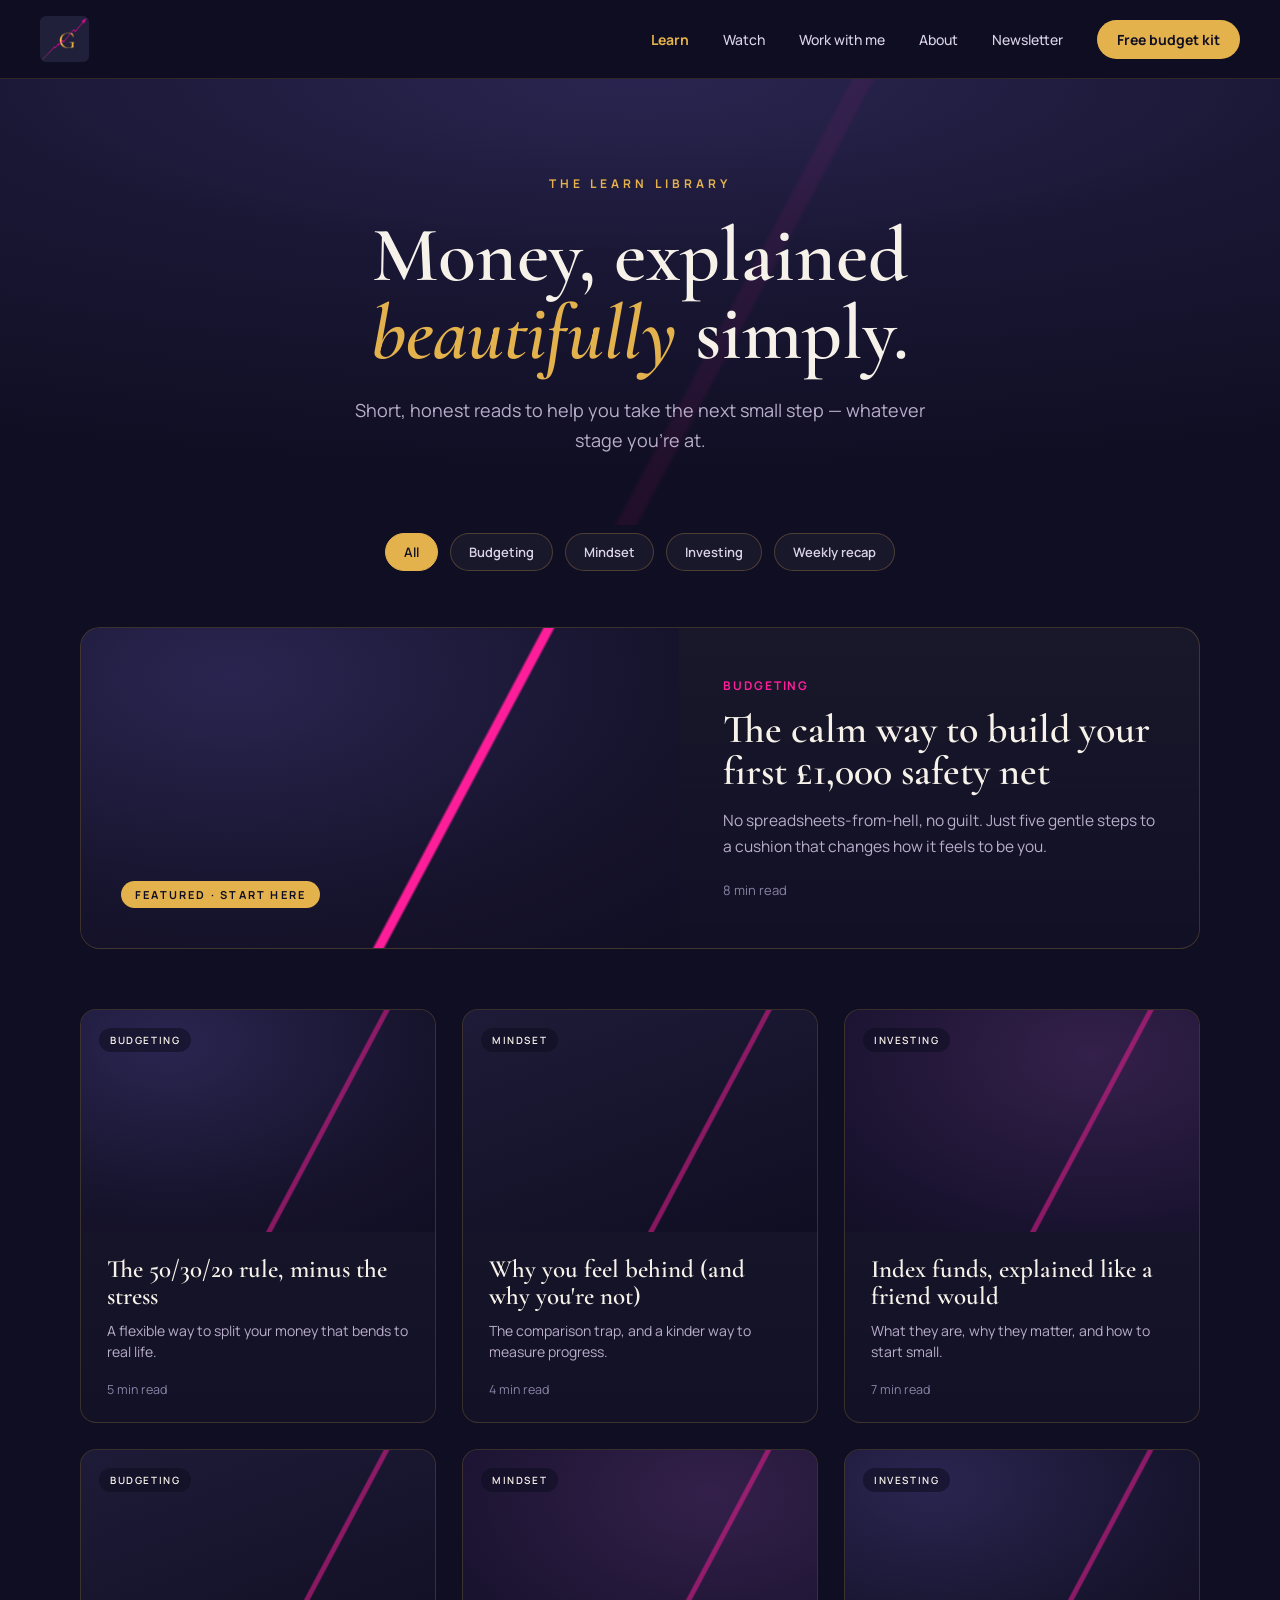
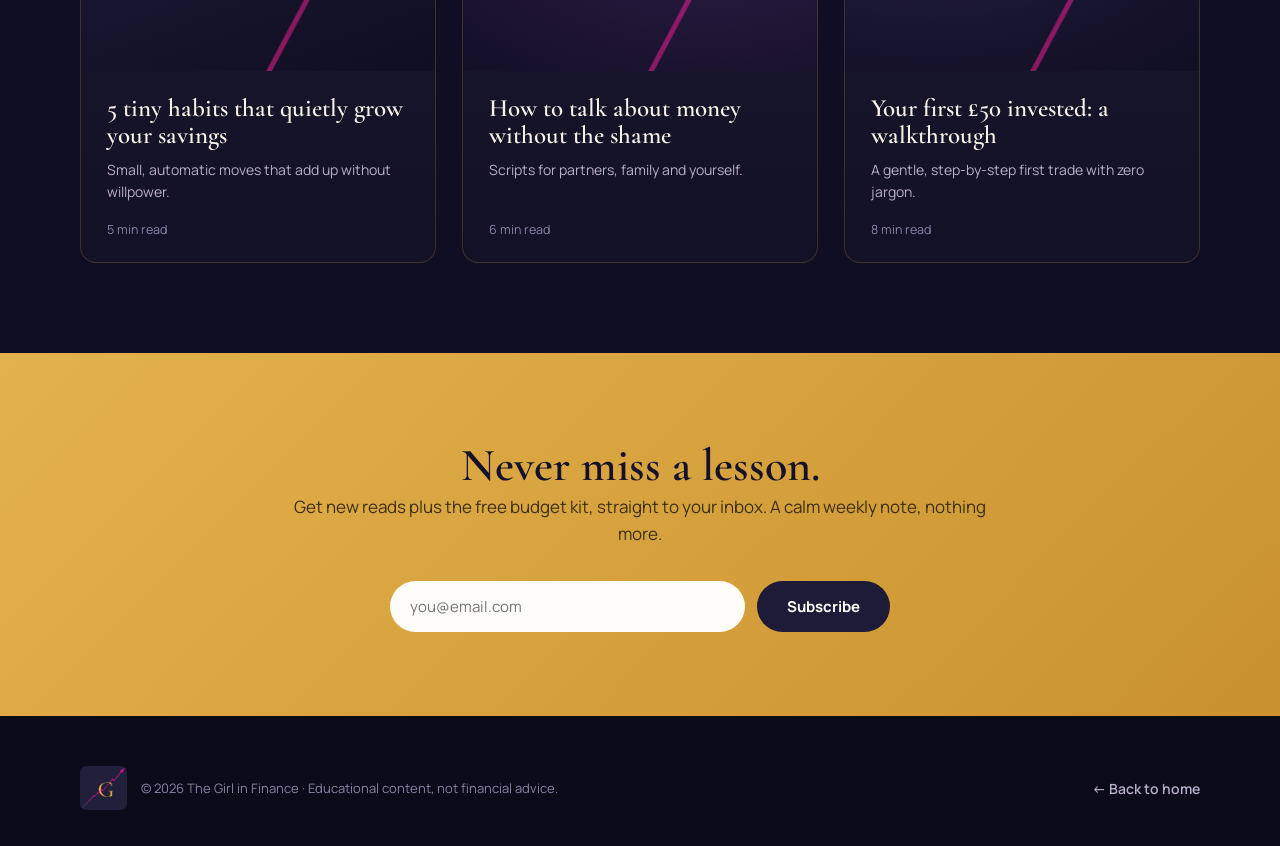
==== blog.html @ bfda9250 "Add Website" ====
<!DOCTYPE html>
<html lang="en">
<head>
<meta charset="utf-8">
<meta name="viewport" content="width=device-width, initial-scale=1">
<title>Learn — The Girl in Finance</title>
<meta name="description" content="Short, honest reads to help you take the next small step — whatever stage you're at. Budgeting, mindset and investing, explained beautifully simply.">
<link rel="icon" type="image/png" href="assets/favicon.png">
<link rel="preconnect" href="https://fonts.googleapis.com">
<link rel="preconnect" href="https://fonts.gstatic.com" crossorigin>
<link href="https://fonts.googleapis.com/css2?family=Cormorant+Garamond:ital,wght@0,400;0,500;0,600;0,700;1,400;1,500&family=Manrope:wght@400;500;600;700;800&family=Amiri:wght@400;700&display=swap" rel="stylesheet">
<link rel="stylesheet" href="styles.css">
</head>
<body>

  <!-- NAV -->
  <nav class="nav">
    <a class="nav-logo" href="index.html"><img src="assets/emblem-dark.png" alt="The Girl in Finance"></a>
    <div class="nav-links">
      <a href="#index" class="nav-link active">Learn</a>
      <a href="index.html#watch" class="nav-link">Watch</a>
      <a href="work-with-me.html" class="nav-link">Work with me</a>
      <a href="index.html#about" class="nav-link">About</a>
      <a href="newsletter.html" class="nav-link">Newsletter</a>
      <a href="#subscribe" class="nav-link btn btn-gold">Free budget kit</a>
    </div>
  </nav>

  <!-- HERO -->
  <header class="hero hero-sub">
    <div class="hero-inner">
      <div class="hero-eyebrow">The Learn library</div>
      <h1>Money, explained<br><span class="serif" style="font-style: italic; color: var(--gold);">beautifully</span> simply.</h1>
      <p class="lead">Short, honest reads to help you take the next small step — whatever stage you're at.</p>
    </div>
  </header>

  <!-- CATEGORY FILTER -->
  <div id="index" class="cat-filter">
    <span class="cat-pill active">All</span>
    <span class="cat-pill">Budgeting</span>
    <span class="cat-pill">Mindset</span>
    <span class="cat-pill">Investing</span>
    <span class="cat-pill">Weekly recap</span>
  </div>

  <!-- FEATURED -->
  <section style="padding: 56px 40px 40px;">
    <div class="wrap">
      <a href="#" class="featured-card">
        <div class="featured-visual">
          <span class="featured-badge">Featured · Start here</span>
        </div>
        <div class="featured-body">
          <div class="featured-cat">Budgeting</div>
          <h2>The calm way to build your first £1,000 safety net</h2>
          <p>No spreadsheets-from-hell, no guilt. Just five gentle steps to a cushion that changes how it feels to be you.</p>
          <span class="featured-read">8 min read</span>
        </div>
      </a>
    </div>
  </section>

  <!-- ARTICLE GRID -->
  <section style="padding: 20px 40px 90px;">
    <div class="wrap grid-3">
      <a href="#" class="card article-card">
        <div class="article-thumb" style="background: radial-gradient(120% 120% at 25% 15%, #2A2550, #16132C 62%, #100E22);">
          <span class="article-cat-badge">Budgeting</span>
        </div>
        <div class="article-body">
          <h3>The 50/30/20 rule, minus the stress</h3>
          <p>A flexible way to split your money that bends to real life.</p>
          <span class="article-read">5 min read</span>
        </div>
      </a>
      <a href="#" class="card article-card">
        <div class="article-thumb" style="background: linear-gradient(160deg, #1E1B38, #100E22);">
          <span class="article-cat-badge">Mindset</span>
        </div>
        <div class="article-body">
          <h3>Why you feel behind (and why you're not)</h3>
          <p>The comparison trap, and a kinder way to measure progress.</p>
          <span class="article-read">4 min read</span>
        </div>
      </a>
      <a href="#" class="card article-card">
        <div class="article-thumb" style="background: radial-gradient(120% 120% at 70% 20%, #34204a, #1A1330 65%, #100E22);">
          <span class="article-cat-badge">Investing</span>
        </div>
        <div class="article-body">
          <h3>Index funds, explained like a friend would</h3>
          <p>What they are, why they matter, and how to start small.</p>
          <span class="article-read">7 min read</span>
        </div>
      </a>
      <a href="#" class="card article-card">
        <div class="article-thumb" style="background: linear-gradient(160deg, #1E1B38, #100E22);">
          <span class="article-cat-badge">Budgeting</span>
        </div>
        <div class="article-body">
          <h3>5 tiny habits that quietly grow your savings</h3>
          <p>Small, automatic moves that add up without willpower.</p>
          <span class="article-read">5 min read</span>
        </div>
      </a>
      <a href="#" class="card article-card">
        <div class="article-thumb" style="background: radial-gradient(120% 120% at 70% 20%, #34204a, #1A1330 65%, #100E22);">
          <span class="article-cat-badge">Mindset</span>
        </div>
        <div class="article-body">
          <h3>How to talk about money without the shame</h3>
          <p>Scripts for partners, family and yourself.</p>
          <span class="article-read">6 min read</span>
        </div>
      </a>
      <a href="#" class="card article-card">
        <div class="article-thumb" style="background: radial-gradient(120% 120% at 25% 15%, #2A2550, #16132C 62%, #100E22);">
          <span class="article-cat-badge">Investing</span>
        </div>
        <div class="article-body">
          <h3>Your first £50 invested: a walkthrough</h3>
          <p>A gentle, step-by-step first trade with zero jargon.</p>
          <span class="article-read">8 min read</span>
        </div>
      </a>
    </div>
  </section>

  <!-- SUBSCRIBE -->
  <section id="subscribe" class="band-gold" style="padding: 84px 40px;">
    <div class="band-inner" style="max-width: 720px;">
      <h2 style="font-size: 46px;">Never miss a lesson.</h2>
      <p>Get new reads plus the free budget kit, straight to your inbox. A calm weekly note, nothing more.</p>
      <form class="pill-form" name="newsletter-blog" method="POST" action="/thank-you.html" data-netlify="true" netlify-honeypot="bot-field" style="max-width: 500px;">
        <input type="hidden" name="form-name" value="newsletter-blog">
        <p class="hp-field"><label>Don't fill this out: <input name="bot-field" type="text"></label></p>
        <input type="email" name="email" placeholder="you@email.com" required>
        <button type="submit" class="btn btn-dark">Subscribe</button>
      </form>
    </div>
  </section>

  <!-- FOOTER -->
  <footer class="footer-simple">
    <div class="wrap">
      <div class="footer-simple-brand">
        <img src="assets/emblem-dark.png" alt="The Girl in Finance">
        <span>© 2026 The Girl in Finance · Educational content, not financial advice.</span>
      </div>
      <a href="index.html" class="footer-back">← Back to home</a>
    </div>
  </footer>

</body>
</html>
---- styles.css ----
/* =========================================================
   The Girl in Finance — shared stylesheet
   Brand colours per Brand Book:
   Ink Navy #1E1B38 · Deep Space #100E22 · Champagne Gold #E4B24C
   Gold (deep) #C9922F · Fearless Pink #FF1E9A · Ivory #F7F2E9
   Muted Mauve #B9AECB · Growth Green #3FBF8F
   ========================================================= */

:root {
  --ink-navy: #1E1B38;
  --deep-space: #100E22;
  --gold: #E4B24C;
  --gold-deep: #C9922F;
  --pink: #FF1E9A;
  --ivory: #F7F2E9;
  --mauve: #B9AECB;
  --green: #3FBF8F;
  --panel-bg: #14122A;
  --footer-bg: #0B0A18;
}

* { box-sizing: border-box; margin: 0; padding: 0; }
html { scroll-behavior: smooth; overflow-x: hidden; }
body {
  background: var(--deep-space);
  color: var(--ivory);
  font-family: 'Manrope', sans-serif;
  overflow-x: hidden;
}
::selection { background: var(--pink); color: #fff; }
a { color: var(--gold); text-decoration: none; }
a:hover { color: var(--pink); }
img { display: block; max-width: 100%; }
.ar { font-family: 'Amiri', serif; direction: rtl; }
.serif { font-family: 'Cormorant Garamond', serif; }

.wrap { max-width: 1120px; margin: 0 auto; }

/* ---------- NAV ---------- */
.nav {
  position: sticky; top: 0; z-index: 50;
  display: flex; align-items: center; justify-content: space-between;
  padding: 16px 40px;
  background: rgba(16,14,34,0.82);
  backdrop-filter: blur(14px);
  border-bottom: 1px solid rgba(228,178,76,0.16);
}
.nav-logo img { height: 46px; width: auto; border-radius: 6px; }
.nav-links { display: flex; align-items: center; gap: 34px; }
.nav-link { font-size: 14px; color: #DAD3E8; font-weight: 500; white-space: nowrap; }
.nav-link:hover { color: var(--pink); }
.nav-link.active { color: var(--gold); font-weight: 700; }
.nav-link.active:hover { color: var(--gold); }

/* ---------- BUTTONS ---------- */
.btn { display: inline-block; font-family: 'Manrope', sans-serif; font-weight: 700; border-radius: 100px; cursor: pointer; border: none; transition: background .15s ease, color .15s ease, border-color .15s ease; }
.btn-gold { font-size: 14px; color: var(--deep-space); background: var(--gold); padding: 10px 20px; }
.btn-gold:hover { background: var(--pink); color: #fff; }
.btn-gold-sm { font-size: 13px; color: var(--deep-space); background: var(--gold); padding: 10px 20px; }
.btn-gold-sm:hover { background: var(--pink); color: #fff; }
.btn-pink { font-size: 15px; color: #fff; background: var(--pink); padding: 16px 32px; }
.btn-pink:hover { background: var(--gold); color: var(--deep-space); }
.btn-outline { font-size: 15px; font-weight: 600; color: var(--ivory); background: transparent; border: 1px solid rgba(228,178,76,0.4); padding: 16px 32px; }
.btn-outline:hover { border-color: var(--pink); color: var(--pink); }
.btn-dark { font-family: 'Manrope', sans-serif; font-size: 15px; font-weight: 700; color: #fff; background: var(--ink-navy); border: none; padding: 15px 30px; }
.btn-dark:hover { background: var(--pink); }

/* ---------- SECTION HEADINGS ---------- */
.eyebrow { letter-spacing: 0.3em; font-size: 12px; text-transform: uppercase; color: var(--gold); font-weight: 700; margin-bottom: 18px; }
.eyebrow-dark { letter-spacing: 0.3em; font-size: 12px; text-transform: uppercase; color: var(--gold-deep); font-weight: 700; margin-bottom: 16px; }
h1, h2, h3 { font-family: 'Cormorant Garamond', serif; font-weight: 600; color: var(--ivory); }

/* ---------- HERO ---------- */
.hero {
  position: relative; text-align: center; overflow: hidden;
  background: radial-gradient(120% 90% at 50% 0%, #2A2550 0%, #1A1735 45%, var(--deep-space) 100%);
}
.hero::before {
  content: ""; position: absolute; inset: 0; pointer-events: none;
  background: linear-gradient(118deg, transparent 56%, rgba(255,30,154,0.07) 56.4%, rgba(255,30,154,0.07) 57.4%, transparent 57.8%);
}
.hero-inner { position: relative; margin: 0 auto; }
.hero-eyebrow { letter-spacing: 0.34em; font-size: 12px; text-transform: uppercase; color: var(--gold); font-weight: 700; margin-bottom: 24px; }
.hero h1 { line-height: 1; margin-bottom: 24px; }
.hero p.lead { font-size: 18px; line-height: 1.65; color: var(--mauve); max-width: 580px; margin: 0 auto; }
.hero-ctas { display: flex; gap: 16px; justify-content: center; flex-wrap: wrap; margin-top: 36px; }

/* Homepage hero is taller with bigger type */
.hero-home { padding: 120px 40px 130px; }
.hero-home .hero-inner { max-width: 900px; }
.hero-home h1 { font-size: clamp(48px, 8vw, 92px); line-height: 0.98; }
.hero-logo { width: min(430px, 82%); height: auto; display: block; margin: 0 auto 30px; }
.hero-home p.lead { font-size: 19px; max-width: 620px; margin-bottom: 20px; }
.hero-home .ar-tag { font-size: 22px; color: var(--gold); margin-bottom: 8px; }

.hero-sub { padding: 96px 40px 70px; }
.hero-sub .hero-inner { max-width: 780px; }
.hero-sub h1 { font-size: clamp(44px, 7vw, 78px); }

.hero-work { padding: 110px 40px 96px; }
.hero-work .hero-inner { max-width: 820px; }
.hero-work h1 { font-size: clamp(44px, 7vw, 80px); }
.hero-work p.lead { margin-bottom: 36px; }

/* ---------- TRUST STRIP ---------- */
.trust-strip { background: var(--panel-bg); padding: 28px 40px; border-top: 1px solid rgba(228,178,76,0.12); border-bottom: 1px solid rgba(228,178,76,0.12); }
.trust-strip .wrap { display: flex; align-items: center; justify-content: space-between; flex-wrap: wrap; gap: 20px; }
.trust-label { font-size: 13px; letter-spacing: 0.16em; text-transform: uppercase; color: #8A82A6; }
.trust-names { display: flex; flex-wrap: wrap; gap: 12px 34px; align-items: center; justify-content: center; color: var(--mauve); font-family: 'Cormorant Garamond', serif; font-size: 22px; }
.trust-names span.dot { color: #3a3560; }

/* ---------- SECTIONS ---------- */
section { padding: 110px 40px; }
.section-head { text-align: center; max-width: 620px; margin: 0 auto 56px; }
.section-head h2 { font-size: 48px; line-height: 1.05; }
.section-head-row { display: flex; align-items: flex-end; justify-content: space-between; margin-bottom: 44px; flex-wrap: wrap; gap: 16px; }
.section-head-row h2 { font-size: 48px; line-height: 1.05; }
.view-all { font-size: 14px; font-weight: 700; color: var(--ink-navy); border-bottom: 2px solid var(--pink); padding-bottom: 4px; }

/* Light (ivory) section variant, used for "Watch" and "How it works" */
.section-light { background: var(--ivory); color: var(--ink-navy); }
.section-light h2 { color: var(--ink-navy); }
.section-light .eyebrow { color: var(--gold-deep); }

/* ---------- GRIDS ---------- */
.grid-4 { display: grid; grid-template-columns: repeat(4, 1fr); gap: 22px; }
.grid-3 { display: grid; grid-template-columns: repeat(3, 1fr); gap: 26px; }

/* ---------- CARDS ---------- */
.card { background: linear-gradient(180deg, rgba(255,255,255,0.045), rgba(255,255,255,0.015)); border: 1px solid rgba(228,178,76,0.18); border-radius: 16px; transition: border-color .15s ease; }
.card:hover { border-color: rgba(255,30,154,0.5); }

.pillar-card { padding: 34px 28px; }
.pillar-icon { font-size: 26px; color: var(--pink); margin-bottom: 16px; }
.pillar-card h3 { font-size: 25px; margin-bottom: 10px; }
.pillar-card p { font-size: 14.5px; color: var(--mauve); line-height: 1.6; }

.video-card { display: block; background: #fff; border: 1px solid #E6DEC9; border-radius: 16px; overflow: hidden; transition: border-color .15s ease; }
.video-card:hover { border-color: var(--pink); }
.video-thumb { aspect-ratio: 16/9; background: radial-gradient(120% 120% at 25% 15%, #2A2550, #16132C 65%, var(--deep-space)); position: relative; padding: 22px; display: flex; flex-direction: column; justify-content: center; }
.video-thumb::before { content:""; position:absolute; inset:0; background: linear-gradient(118deg, transparent 63%, var(--pink) 63.4%, var(--pink) 64.4%, transparent 64.8%); }
.video-tag { position: relative; letter-spacing: 0.2em; font-size: 10px; text-transform: uppercase; color: var(--gold); font-weight: 700; margin-bottom: 8px; }
.video-title { position: relative; font-family: 'Cormorant Garamond', serif; font-size: 27px; line-height: 1.05; color: var(--ivory); font-weight: 600; }
.video-play { position: absolute; right: 18px; bottom: 16px; width: 34px; height: 34px; border-radius: 50%; background: rgba(255,30,154,0.92); display: flex; align-items: center; justify-content: center; color: #fff; font-size: 12px; }
.video-meta { padding: 18px 20px; display: flex; justify-content: space-between; align-items: center; }
.video-meta span { font-size: 13px; color: #8A7F5E; }

.offer-card { padding: 38px 32px; position: relative; }
.offer-card h3 { font-size: 27px; font-weight: 600; margin-bottom: 10px; }
.offer-card p { font-size: 14.5px; color: var(--mauve); line-height: 1.6; margin-bottom: 22px; }
.offer-card .from { font-size: 14px; color: #8A82A6; }
.offer-card .from strong { color: var(--ivory); font-weight: 700; }
.offer-card.popular { background: linear-gradient(180deg, rgba(255,30,154,0.12), rgba(255,30,154,0.03)); border-color: rgba(255,30,154,0.4); }
.offer-card.popular h3 { color: var(--pink); }
.offer-card.popular p { color: #DAD3E8; }
.popular-badge { position: absolute; top: 20px; right: 20px; font-size: 10px; letter-spacing: 0.14em; text-transform: uppercase; color: var(--deep-space); background: var(--gold); padding: 5px 11px; border-radius: 100px; font-weight: 700; }
.work-teaser-more { text-align: center; margin-top: 30px; }
.work-teaser-more a { font-size: 14px; font-weight: 700; color: var(--gold); }

.disclaimer { text-align: center; font-size: 13px; color: #6E6890; margin-top: 30px; }

/* ---------- ABOUT ---------- */
.about { text-align: center; }
.about-emblem { width: 110px; height: auto; border-radius: 8px; margin: 0 auto 32px; }
.about-quote { font-family: 'Cormorant Garamond', serif; font-size: 34px; line-height: 1.35; color: var(--ivory); font-weight: 500; }
.about-quote em { font-style: italic; color: var(--gold); }
.about-body { font-size: 16px; color: var(--mauve); line-height: 1.7; max-width: 640px; margin: 34px auto 0; }

/* ---------- JOIN / SUBSCRIBE / APPLY (gold band) ---------- */
.band-gold { background: linear-gradient(135deg, var(--gold), var(--gold-deep)); }
.band-inner { max-width: 780px; margin: 0 auto; text-align: center; }
.band-inner h2 { color: #14122A; }
.band-inner p { font-size: 17px; color: #3d2f14; line-height: 1.6; margin-bottom: 34px; }
.pill-form { display: flex; gap: 12px; justify-content: center; flex-wrap: wrap; max-width: 520px; margin: 0 auto; }
.pill-form input, .pill-form textarea { flex: 1; min-width: 240px; font-family: 'Manrope', sans-serif; font-size: 15px; padding: 15px 20px; border-radius: 100px; border: none; background: #FFFDF8; color: var(--ink-navy); outline: none; }
.stack-form { display: flex; flex-direction: column; gap: 12px; max-width: 480px; margin: 0 auto; }
.stack-form input, .stack-form textarea { font-family: 'Manrope', sans-serif; font-size: 15px; padding: 15px 20px; border-radius: 12px; border: none; background: #FFFDF8; color: var(--ink-navy); outline: none; }
.stack-form textarea { resize: vertical; }
.stack-form .btn-dark { padding: 16px; border-radius: 12px; }
.hp-field { position: absolute; left: -9999px; opacity: 0; height: 0; width: 0; }

/* ---------- FOOTER ---------- */
footer { background: var(--footer-bg); padding: 60px 40px 40px; }
.footer-top { display: flex; justify-content: space-between; align-items: flex-start; flex-wrap: wrap; gap: 30px; padding-bottom: 34px; border-bottom: 1px solid rgba(228,178,76,0.14); }
.footer-brand { max-width: 320px; }
.footer-brand img { height: 52px; width: auto; border-radius: 6px; margin-bottom: 16px; }
.footer-brand p { font-size: 14px; color: #8A82A6; line-height: 1.6; }
.footer-cols { display: flex; gap: 64px; flex-wrap: wrap; }
.footer-col-title { font-size: 12px; letter-spacing: 0.16em; text-transform: uppercase; color: var(--gold); font-weight: 700; margin-bottom: 16px; }
.footer-col { display: flex; flex-direction: column; gap: 11px; }
.footer-col a { font-size: 14px; color: var(--mauve); }
.footer-bottom { display: flex; justify-content: space-between; align-items: center; flex-wrap: wrap; gap: 14px; padding-top: 24px; }
.footer-copy { font-size: 12.5px; color: #5c5780; }
.footer-ar { font-size: 16px; color: #8A82A6; }

/* Simple footer (blog / work-with-me pages) */
.footer-simple { padding: 50px 40px 36px; }
.footer-simple .wrap { display: flex; justify-content: space-between; align-items: center; flex-wrap: wrap; gap: 18px; }
.footer-simple-brand { display: flex; align-items: center; gap: 14px; }
.footer-simple-brand img { height: 44px; width: auto; border-radius: 6px; }
.footer-simple-brand span { font-size: 13px; color: #8A82A6; }
.footer-back { font-size: 14px; color: var(--mauve); font-weight: 600; }
.footer-back:hover { color: var(--pink); }

/* ---------- BLOG-SPECIFIC ---------- */
.cat-filter { display: flex; gap: 12px; flex-wrap: wrap; justify-content: center; padding: 8px 40px 0; }
.cat-pill { font-size: 13px; font-weight: 600; padding: 9px 18px; border-radius: 100px; border: 1px solid rgba(228,178,76,0.25); background: rgba(255,255,255,0.04); color: #DAD3E8; }
.cat-pill.active { color: var(--deep-space); background: var(--gold); border-color: var(--gold); }

.featured-card { display: grid; grid-template-columns: 1.15fr 1fr; border-radius: 20px; overflow: hidden; border: 1px solid rgba(228,178,76,0.2); background: linear-gradient(180deg, rgba(255,255,255,0.04), rgba(255,255,255,0.01)); transition: border-color .15s ease; }
.featured-card:hover { border-color: rgba(255,30,154,0.5); }
.featured-visual { min-height: 320px; background: radial-gradient(120% 120% at 25% 15%, #2A2550, #16132C 62%, var(--deep-space)); position: relative; display: flex; align-items: flex-end; padding: 40px; }
.featured-visual::before { content:""; position:absolute; inset:0; background: linear-gradient(118deg, transparent 60%, var(--pink) 60.4%, var(--pink) 61.4%, transparent 61.8%); }
.featured-badge { position: relative; font-size: 11px; letter-spacing: 0.2em; text-transform: uppercase; color: var(--deep-space); background: var(--gold); padding: 6px 14px; border-radius: 100px; font-weight: 700; }
.featured-body { padding: 48px 44px; display: flex; flex-direction: column; justify-content: center; }
.featured-cat { font-size: 12px; letter-spacing: 0.16em; text-transform: uppercase; color: var(--pink); font-weight: 700; margin-bottom: 14px; }
.featured-body h2 { font-size: 40px; line-height: 1.05; margin-bottom: 16px; }
.featured-body p { font-size: 15.5px; color: var(--mauve); line-height: 1.65; margin-bottom: 22px; }
.featured-read { font-size: 13px; color: #8A82A6; }

.article-card { display: flex; flex-direction: column; border-radius: 16px; overflow: hidden; transition: border-color .15s ease; }
.article-card:hover { border-color: rgba(255,30,154,0.5); }
.article-thumb { aspect-ratio: 16/10; position: relative; }
.article-thumb::before { content:""; position:absolute; inset:0; background: linear-gradient(118deg, transparent 64%, rgba(255,30,154,0.5) 64.4%, rgba(255,30,154,0.5) 65.2%, transparent 65.6%); }
.article-cat-badge { position: absolute; left: 18px; top: 18px; font-size: 10px; letter-spacing: 0.16em; text-transform: uppercase; color: var(--ivory); background: rgba(16,14,34,0.6); padding: 5px 11px; border-radius: 100px; font-weight: 600; }
.article-body { padding: 24px 26px; display: flex; flex-direction: column; flex: 1; }
.article-body h3 { font-size: 25px; line-height: 1.08; margin-bottom: 10px; }
.article-body p { font-size: 14px; color: var(--mauve); line-height: 1.55; margin-bottom: 18px; }
.article-read { font-size: 12.5px; color: #8A82A6; margin-top: auto; }

/* ---------- WORK-WITH-ME SPECIFIC ---------- */
.offers-list { display: flex; flex-direction: column; gap: 24px; }
.offer-row { display: grid; grid-template-columns: 220px 1fr auto; gap: 36px; align-items: center; background: linear-gradient(180deg, rgba(255,255,255,0.045), rgba(255,255,255,0.015)); border: 1px solid rgba(228,178,76,0.2); border-radius: 20px; padding: 38px 40px; transition: border-color .15s ease; }
.offer-row:hover { border-color: rgba(255,30,154,0.45); }
.offer-row-tag { font-size: 12px; letter-spacing: 0.2em; text-transform: uppercase; color: var(--pink); font-weight: 700; margin-bottom: 10px; }
.offer-row-title { font-family: 'Cormorant Garamond', serif; font-size: 34px; line-height: 1.02; color: var(--ivory); font-weight: 600; }
.offer-row-body { font-size: 15.5px; color: var(--mauve); line-height: 1.65; margin-bottom: 16px; }
.offer-points { display: flex; gap: 10px; flex-wrap: wrap; }
.offer-points span { font-size: 13px; color: #E7DFC6; background: rgba(228,178,76,0.1); border: 1px solid rgba(228,178,76,0.22); padding: 6px 13px; border-radius: 100px; }
.offer-price-block { text-align: right; min-width: 140px; }
.offer-price { font-family: 'Cormorant Garamond', serif; font-size: 30px; color: var(--gold); font-weight: 600; }
.offer-price-note { font-size: 12px; color: #8A82A6; margin-top: 4px; }
.offer-price-block .btn-gold-sm { display: inline-block; margin-top: 16px; }

.step-card { background: #fff; border: 1px solid #E6DEC9; border-radius: 16px; padding: 34px; }
.step-num { width: 40px; height: 40px; border-radius: 50%; background: var(--ink-navy); color: var(--gold); font-family: 'Cormorant Garamond', serif; font-size: 20px; font-weight: 600; display: flex; align-items: center; justify-content: center; margin-bottom: 18px; }
.step-card h3 { color: var(--ink-navy); font-size: 24px; margin-bottom: 10px; }
.step-card p { font-size: 14.5px; color: #46425F; line-height: 1.6; }

.section-navy { background: var(--ink-navy); }

.faq-list { display: flex; flex-direction: column; gap: 16px; }
.faq-item { background: rgba(255,255,255,0.03); border: 1px solid rgba(228,178,76,0.18); border-radius: 14px; padding: 26px 30px; }
.faq-q { font-size: 17px; color: var(--ivory); font-weight: 700; margin-bottom: 9px; }
.faq-a { font-size: 15px; color: var(--mauve); line-height: 1.6; }

/* ---------- RESPONSIVE ---------- */
@media (max-width: 980px) {
  .grid-4 { grid-template-columns: repeat(2, 1fr); }
  .grid-3 { grid-template-columns: repeat(2, 1fr); }
  .featured-card { grid-template-columns: 1fr; }
  .featured-visual { min-height: 200px; }
}

@media (max-width: 880px) {
  .nav { padding: 14px 24px; }
  .nav-links { gap: 16px; }
  .nav-link:not(.btn) { display: none; }
}

@media (max-width: 760px) {
  section { padding: 72px 24px; }
  .hero-home { padding: 90px 24px 80px; }
  .hero-sub { padding: 72px 24px 56px; }
  .hero-work { padding: 84px 24px 70px; }
  .trust-strip { padding: 22px 24px; }
  .grid-4, .grid-3 { grid-template-columns: 1fr; }
  .section-head h2, .section-head-row h2 { font-size: 36px; }
  .offer-row { grid-template-columns: 1fr; text-align: left; }
  .offer-price-block { text-align: left; margin-top: 8px; }
  .footer-top, .footer-bottom, .footer-simple .wrap { flex-direction: column; align-items: flex-start; }
  .cat-filter { padding: 8px 24px 0; }
}
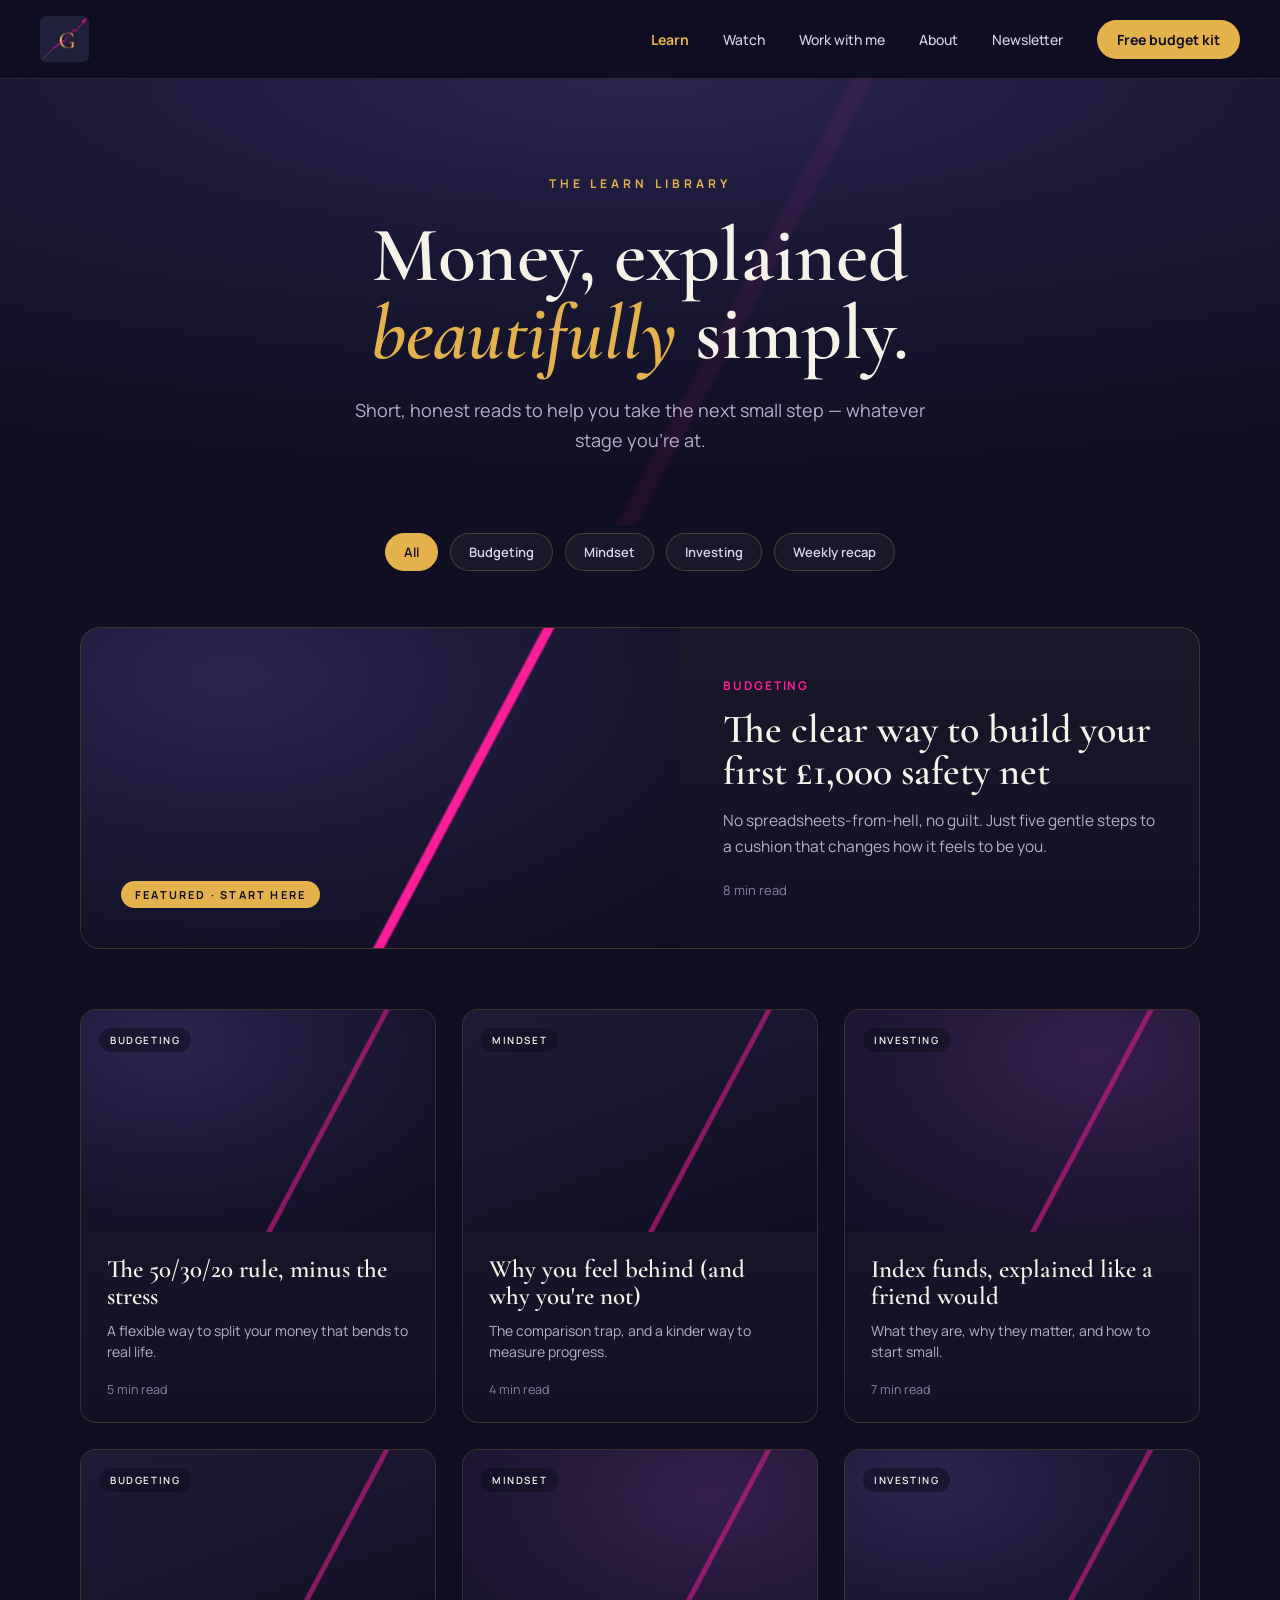
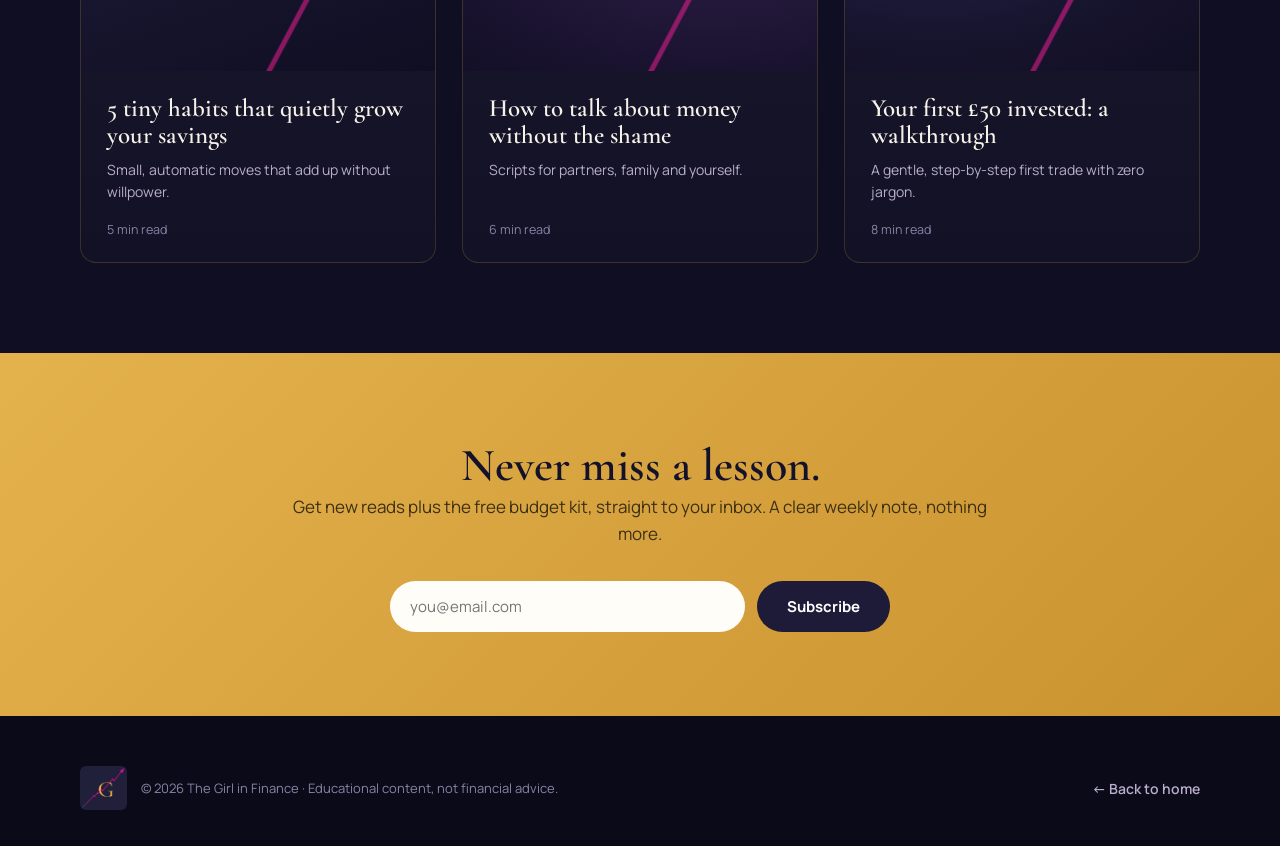
==== commit 3b303a49: "Calm word replacement" ====
--- a/blog.html
+++ b/blog.html
@@ -53,7 +53,7 @@
         </div>
         <div class="featured-body">
           <div class="featured-cat">Budgeting</div>
-          <h2>The calm way to build your first £1,000 safety net</h2>
+          <h2>The clear way to build your first £1,000 safety net</h2>
           <p>No spreadsheets-from-hell, no guilt. Just five gentle steps to a cushion that changes how it feels to be you.</p>
           <span class="featured-read">8 min read</span>
         </div>
@@ -131,7 +131,7 @@
   <section id="subscribe" class="band-gold" style="padding: 84px 40px;">
     <div class="band-inner" style="max-width: 720px;">
       <h2 style="font-size: 46px;">Never miss a lesson.</h2>
-      <p>Get new reads plus the free budget kit, straight to your inbox. A calm weekly note, nothing more.</p>
+      <p>Get new reads plus the free budget kit, straight to your inbox. A clear weekly note, nothing more.</p>
       <form class="pill-form" name="newsletter-blog" method="POST" action="/thank-you.html" data-netlify="true" netlify-honeypot="bot-field" style="max-width: 500px;">
         <input type="hidden" name="form-name" value="newsletter-blog">
         <p class="hp-field"><label>Don't fill this out: <input name="bot-field" type="text"></label></p>
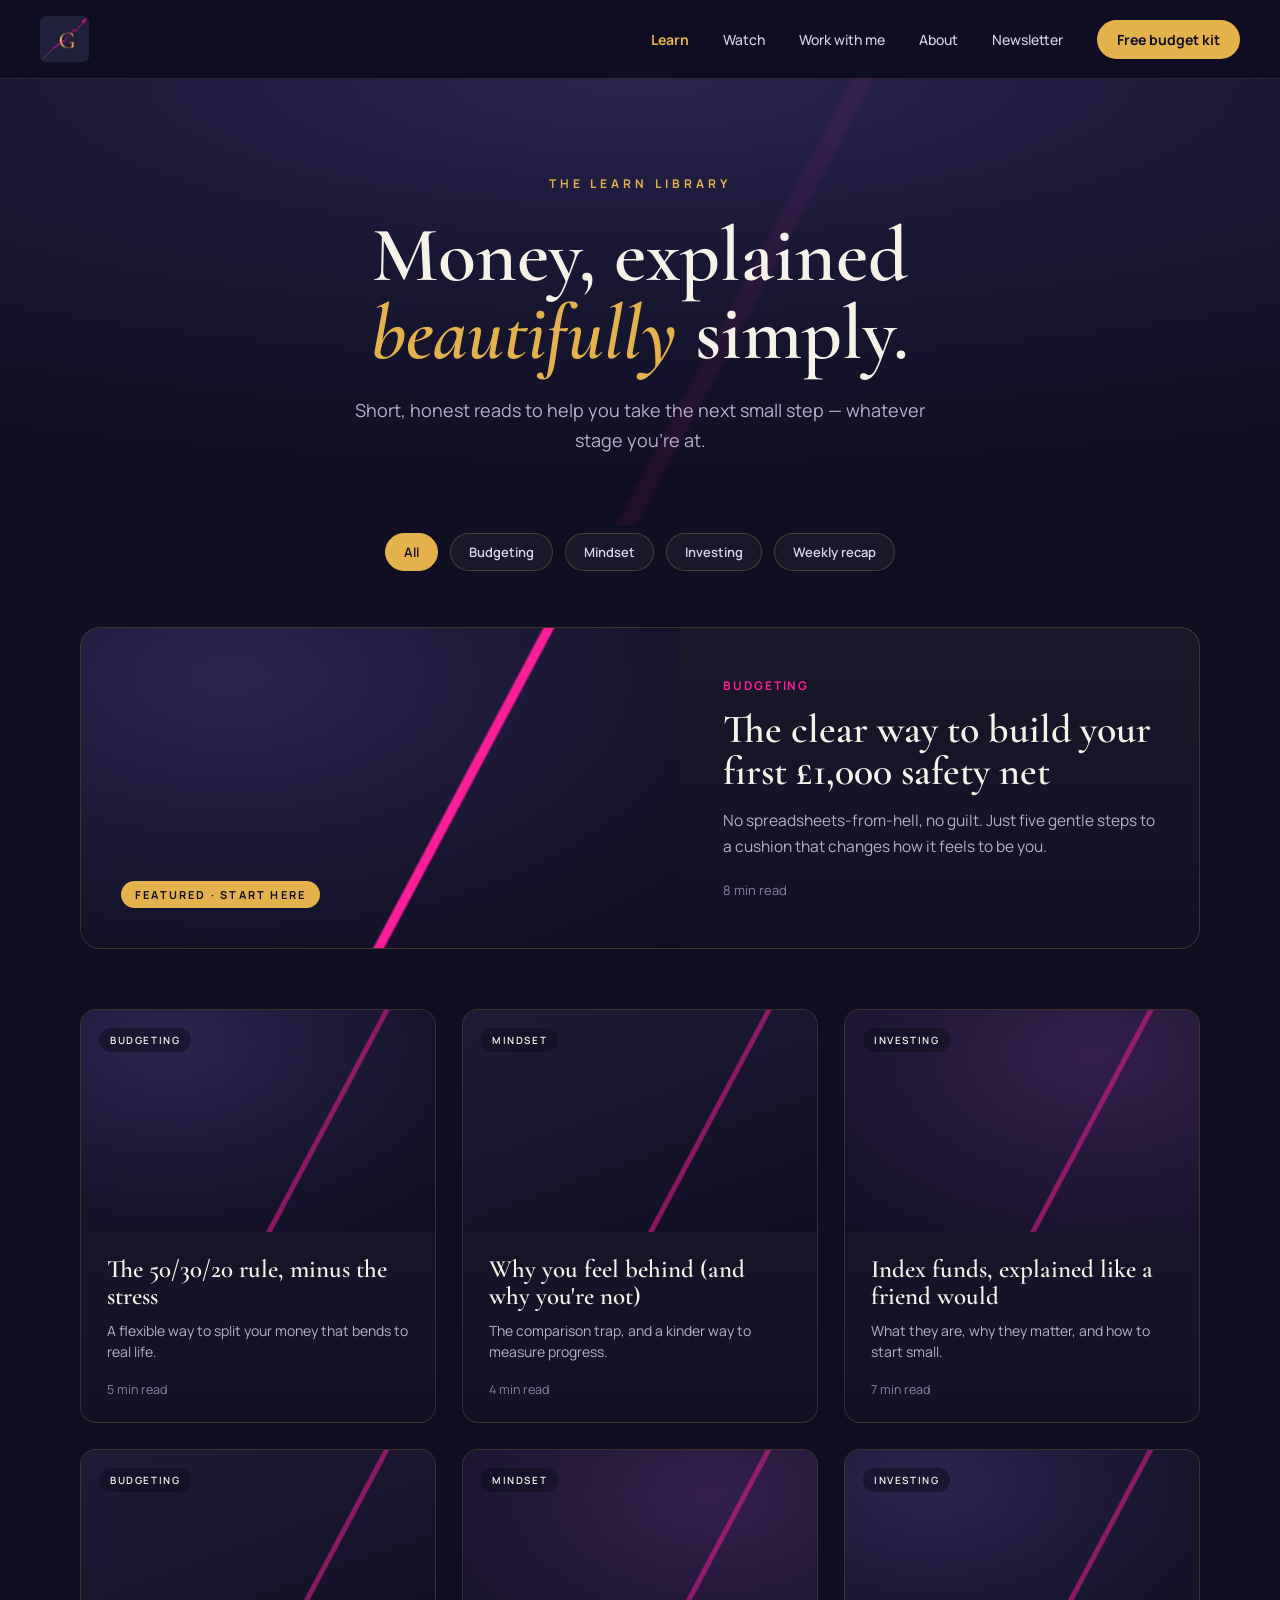
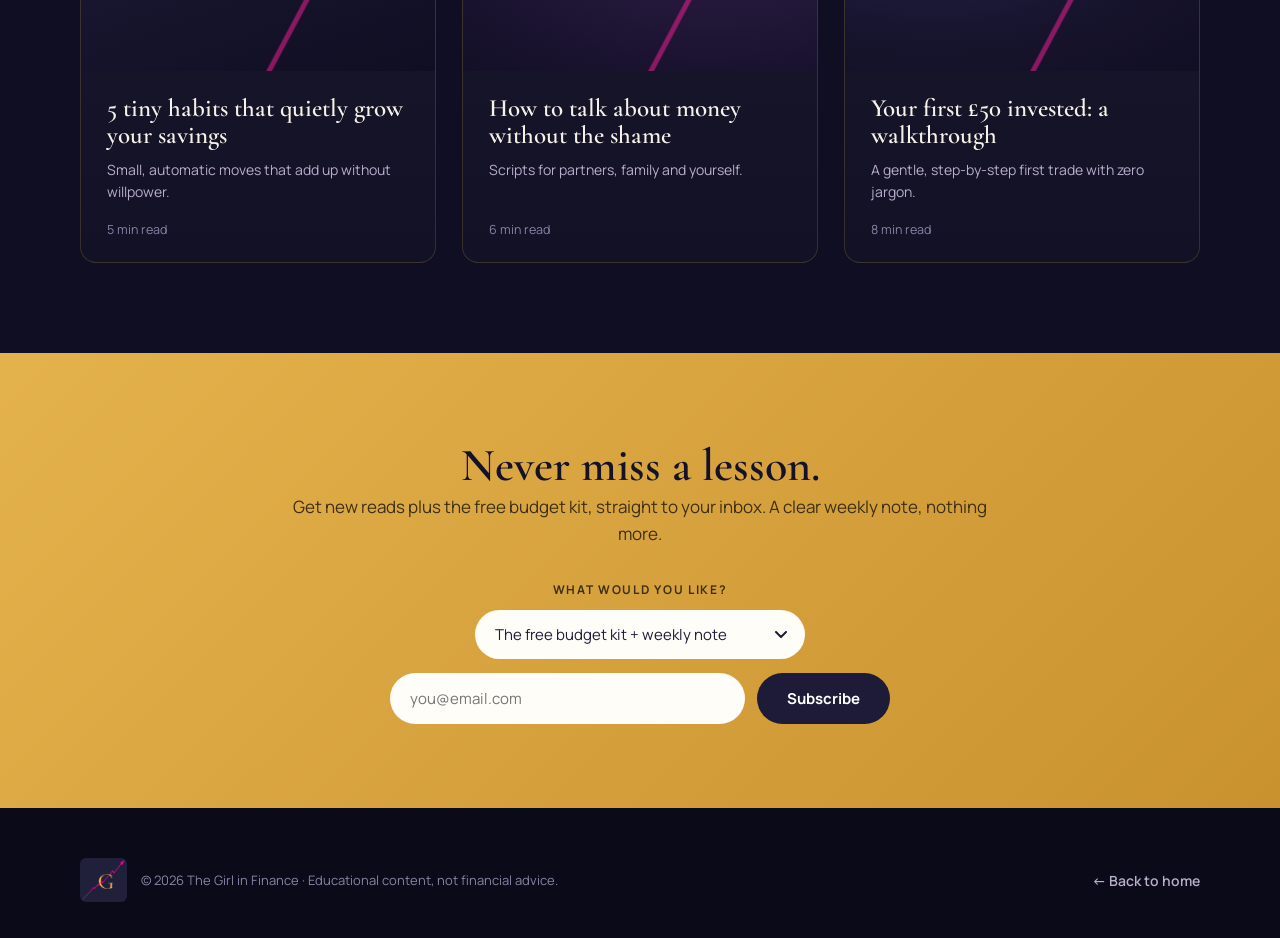
==== commit 83c0ed3f: "Wants added to Forms" ====
--- a/blog.html
+++ b/blog.html
@@ -135,6 +135,14 @@
       <form class="pill-form" name="newsletter-blog" method="POST" action="/thank-you.html" data-netlify="true" netlify-honeypot="bot-field" style="max-width: 500px;">
         <input type="hidden" name="form-name" value="newsletter-blog">
         <p class="hp-field"><label>Don't fill this out: <input name="bot-field" type="text"></label></p>
+        <label class="pill-choice">
+          <span>What would you like?</span>
+          <select name="wants">
+            <option>The free budget kit + weekly note</option>
+            <option>Just the weekly newsletter</option>
+            <option>Just the budget kit</option>
+          </select>
+        </label>
         <input type="email" name="email" placeholder="you@email.com" required>
         <button type="submit" class="btn btn-dark">Subscribe</button>
       </form>
--- a/styles.css
+++ b/styles.css
@@ -178,6 +178,11 @@
 .stack-form textarea { resize: vertical; }
 .stack-form .btn-dark { padding: 16px; border-radius: 12px; }
 .hp-field { position: absolute; left: -9999px; opacity: 0; height: 0; width: 0; }
+/* Sign-up intent choice (newsletter forms) */
+.pill-choice { flex: 1 1 100%; display: flex; align-items: center; justify-content: center; gap: 12px; flex-wrap: wrap; margin-bottom: 2px; }
+.pill-choice > span { font-size: 12px; letter-spacing: 0.14em; text-transform: uppercase; font-weight: 700; color: #3d2f14; }
+.pill-form select { font-family: 'Manrope', sans-serif; font-size: 15px; padding: 14px 46px 14px 20px; border-radius: 100px; border: none; background-color: #FFFDF8; color: var(--ink-navy); outline: none; cursor: pointer; appearance: none; -webkit-appearance: none; background-image: url("data:image/svg+xml;charset=UTF-8,%3Csvg xmlns='http://www.w3.org/2000/svg' width='12' height='8' viewBox='0 0 12 8'%3E%3Cpath d='M1 1l5 5 5-5' stroke='%231E1B38' stroke-width='2' fill='none' stroke-linecap='round' stroke-linejoin='round'/%3E%3C/svg%3E"); background-repeat: no-repeat; background-position: right 18px center; flex: 0 1 330px; min-width: 0; max-width: 100%; }
+
 
 /* ---------- FOOTER ---------- */
 footer { background: var(--footer-bg); padding: 60px 40px 40px; }
